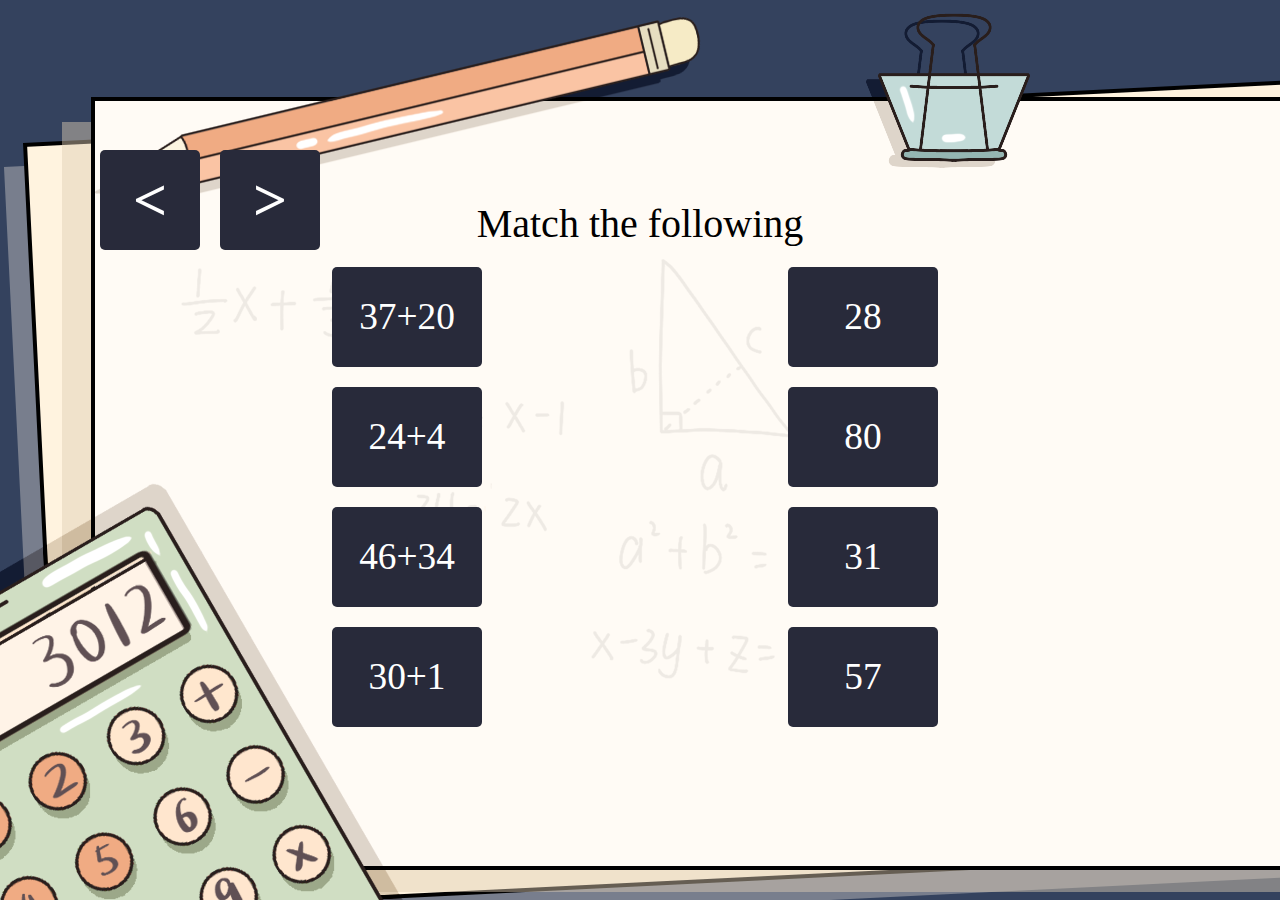
==== try.html @ 00fa3835 "Add files via upload" ====
<!DOCTYPE html>
<html>
<head>
    <meta name="viewport" content="width=device-width, initial-scale=1.0">
    <title>Quiz</title>
    <link rel="stylesheet" href="trystyle.css">
    <script src="tryscript.js" defer></script>
</head>
<body>
    <div id="game" >
        <div id="matchlabel">Match the following</div>
        <canvas id="matchcanvas" width="900" height="900" style="position: fixed  ;"></canvas>
        <!-- <div class="timer">Time: 0 sec</div> -->
        <div class="column-container1">
            <div class="column1"></div>
        </div>
        <div class="column-container2">
            <div class="column2"></div>
        </div>
    </div>
    <div id="First" >
    <p id="question" style="color:black">Select the smallest number</p>

        <div id="options">
            <div id="K00" class="number-option">49</div>
            <div id="K01" class="number-option">17</div>
            <div id="K02" class="number-option">35</div>
            <div id="K03" class="number-option">91</div>
        </div>
    </div>
    <div id="exercise">
        <form action = "" method = "get">
        <p id="question" style="text-align: center;">Fill in the blanks</p>
    
        <div class="question">
            <p><span id="num1" class="random-number"></span> + <span id="num2" class="random-number"></span> = 
            <input type="number" id="answer1" placeholder="Answer" min="0" max="199">
            </p>
        </div>
        
        <div class="question">
            <p><span id="num3" class="random-number"></span> + <span id="num4" class="random-number"></span> =
            <input type="number" id="answer2" placeholder="Answer" min="0" max="199">
            </p>
        </div>
        
        <div class="question">
            <p><span id="num5" class="random-number"></span> + <span id="num6" class="random-number"></span> =
            <input type="number" id="answer3" placeholder="Answer" min="0" max="199">
            </p>
        </div>
        
         <div class="question">
            <p><span id="num7" class="random-number"></span> + <span id="num8" class="random-number"></span> =
            <input type="number" id="answer4" placeholder="Answer" min="0" max="199">
            </p>
        <div id="Submitcont" >
            <!-- <input id='submit' type="submit" value="Submit">
             -->
             <button id='submit'onclick="checkAnswers()">Submit Answers</button>
        </div>
        </div>
    </form>
        <!-- <button onclick="checkAnswers()">Submit Answers</button> -->
    </div>
    <div id="interact" data-score="" style="display: none;"></div>
    <div id="left"><b style="pointer-events: none;">&lt</b></div>
    <div id="right"><b style="pointer-events: none;">&gt</b></div>
</body>
</html>
---- trystyle.css ----
html {
    width: 100%;
    height: 100%;
    background-image: url('background.png'); /* Path to your image file */
    	    background-size: cover; /* Cover ensures the image covers the entire area */
    	    background-repeat: no-repeat; /* This prevents the image from repeating */
    	    background-attachment: fixed;
            justify-content: center;
    font-family: 'Times New Roman', serif;
    overflow: hidden;
    /* display: flex; */
    align-items: center;
}

#game {
    
    margin:0 auto;
    margin-top:200px;
    
    /* position: absolute; */
    /* top: 220px;
    left: 700px; */
    /* transform: translate(-50%, -50%); */
    width: 600px;
    height: 600px;
    display: block;
}
#matchlabel{
    display: flex;
    flex-wrap: wrap;
    justify-content: center;
    align-items: center;
    font-size: 40px;
	font-family: 'Times New Roman', serif;
}
.column-container1{
    position: absolute;
    left:60%;

}
.column-container2
{
    position:absolute;
    right:60%;
    width:200px
}.column1 {
    padding: 20px;
    display: grid;
    grid-gap: 20px;
}
.column2 {
    padding: 20px;
    display: grid;
    grid-gap: 20px;
}
#left,#right{
    position: absolute;
    display:flex;
    width: 100px;
    height: 100px;
    left:100px;
    border-radius: 5px;
    font-size: 60px;
    top:150px;
    background: #282A3A;
    color:#FFF;
    justify-content: center;
    align-items: center;
    cursor: pointer;
}
#right{
    left:220px;
}
.card1,.card2 {
    position: relative;
    width: 150px;
    height: 100px;
    cursor: pointer;
    border-radius: 5px;
    
    /* transition: transform .6s cubic-bezier(0.4, 0.0, 0.2, 1); */
    backface-visibility: hidden;
    font-size: 28pt;
    /* user-select: none; */
    text-align: center;
    line-height: 100px;
    transform: rotateY(0deg) rotateZ(0deg);
    color: #FFF;
}
/* Khushika */
#First {
    margin: 0 auto;
    margin-top: 200px;
    display: none;
}
#options {
    display: flex;
    /* left:150px; */
    justify-content: center; /* This centers the items horizontally */
    flex-wrap: wrap; /* This allows items to wrap into a new line if the screen is too small */
}

#question {
    font-size: 40px;
    color:black; 
    text-align: center;
    font-family: 'Times New Roman', serif;  /* Adjust the size as needed */
    /* Other styling options like font-weight, color, etc., can be added here */
    /* color: Orchid; */
}

.number-option {
    margin: 10px;
    padding: 10px;
    border-radius: 5px;
    background:  #282A3A;
    color:#FFF;
    /* border: 3px solid black; */
    cursor: pointer;
    font-family: 'Times New Roman', serif; 
    font-size: 28pt; 

}

.selected {
    background: green;
    /* border-width: 8px; Adjust this value to change the border thickness */
}
/* ARYAN */

#exercise {
    display: none;
    max-width: 500px;
    margin: 0 auto;
    margin-top: 200px;
}
.question {
        margin: 7px;
        padding: 7px;
        height:50px;
        border-radius: 5px;
        /* border: 3px solid SlateBlue; */
        /* cursor: pointer; */
        font-family: 'Times New Roman', serif; 
        font-size: 28pt; 
        background:#282A3A;
        color: white;
}
#EnterName{
    width:20vw;

}
#question {
        font-size: 40px;
    font-family: 'Times New Roman', serif;  /* Adjust the size as needed */
        /* Other styling options like font-weight, color, etc., can be added here */
    color: black ;
}
.question p {
    margin: 0;
}
.question input {
    width: 150px;
    height: 40px;
    padding: 5px;
    border-radius: 5px;
    float: right;
    margin-right: 10px;
    margin-top: -2px;
    font-size: 26pt;
    
}
/* #Submitcont{
    /* position: absolute; */
    /* margin:340 auto; */
    /* margin-left:7%; */
    /* margin-top:10%; */
    
#submit{
    width: 200px;
    height:80px;
    margin:150px;
    /* margin-top:120px; */
    /* left:250px; */
    border-radius: 5px;
    left:20%;
    font-size: 26pt;
    background:#282A3A ;
    border:none;
    color:white
}
.question input::placeholder {
font-size: 26pt; /* Adjust the size as needed */
color: rgb(14, 56, 90); /* Change color as needed */

}
.question input::-webkit-outer-spin-button,
.question input::-webkit-inner-spin-button {
  -webkit-appearance: none;
}

.random-number {
        cursor: pointer;
        font-family: 'Times New Roman', serif; 
        font-size: 28pt; 
        color:white;

    }
/* Aryan */
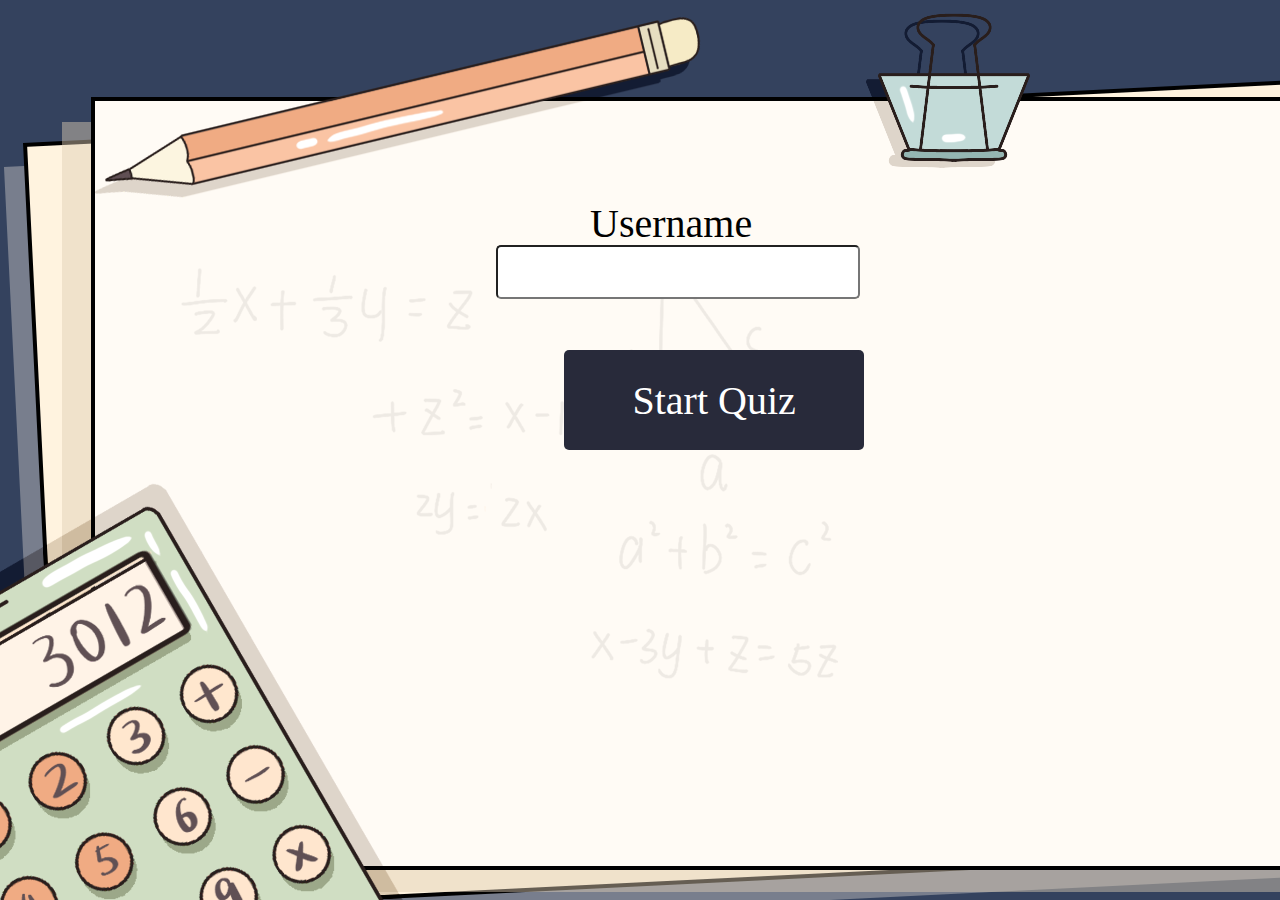
==== commit 59ed43ff: "Commit Score" ====
--- a/try.html
+++ b/try.html
@@ -1,70 +1,89 @@
-<!DOCTYPE html>
-<html>
-<head>
-    <meta name="viewport" content="width=device-width, initial-scale=1.0">
-    <title>Quiz</title>
-    <link rel="stylesheet" href="trystyle.css">
-    <script src="tryscript.js" defer></script>
-</head>
-<body>
-    <div id="game" >
-        <div id="matchlabel">Match the following</div>
-        <canvas id="matchcanvas" width="900" height="900" style="position: fixed  ;"></canvas>
-        <!-- <div class="timer">Time: 0 sec</div> -->
-        <div class="column-container1">
-            <div class="column1"></div>
-        </div>
-        <div class="column-container2">
-            <div class="column2"></div>
-        </div>
-    </div>
-    <div id="First" >
-    <p id="question" style="color:black">Select the smallest number</p>
-
-        <div id="options">
-            <div id="K00" class="number-option">49</div>
-            <div id="K01" class="number-option">17</div>
-            <div id="K02" class="number-option">35</div>
-            <div id="K03" class="number-option">91</div>
-        </div>
-    </div>
-    <div id="exercise">
-        <form action = "" method = "get">
-        <p id="question" style="text-align: center;">Fill in the blanks</p>
-    
-        <div class="question">
-            <p><span id="num1" class="random-number"></span> + <span id="num2" class="random-number"></span> = 
-            <input type="number" id="answer1" placeholder="Answer" min="0" max="199">
-            </p>
-        </div>
-        
-        <div class="question">
-            <p><span id="num3" class="random-number"></span> + <span id="num4" class="random-number"></span> =
-            <input type="number" id="answer2" placeholder="Answer" min="0" max="199">
-            </p>
-        </div>
-        
-        <div class="question">
-            <p><span id="num5" class="random-number"></span> + <span id="num6" class="random-number"></span> =
-            <input type="number" id="answer3" placeholder="Answer" min="0" max="199">
-            </p>
-        </div>
-        
-         <div class="question">
-            <p><span id="num7" class="random-number"></span> + <span id="num8" class="random-number"></span> =
-            <input type="number" id="answer4" placeholder="Answer" min="0" max="199">
-            </p>
-        <div id="Submitcont" >
-            <!-- <input id='submit' type="submit" value="Submit">
-             -->
-             <button id='submit'onclick="checkAnswers()">Submit Answers</button>
-        </div>
-        </div>
-    </form>
-        <!-- <button onclick="checkAnswers()">Submit Answers</button> -->
-    </div>
-    <div id="interact" data-score="" style="display: none;"></div>
-    <div id="left"><b style="pointer-events: none;">&lt</b></div>
-    <div id="right"><b style="pointer-events: none;">&gt</b></div>
-</body>
+<!DOCTYPE html>
+<html>
+<head>
+    <meta name="viewport" content="width=device-width, initial-scale=1.0">
+    <title>Quiz</title>
+    <link rel="stylesheet" href="trystyle.css">
+    <script src="tryscript.js" defer></script>
+</head>
+<body>
+    
+    <div id="game" >
+        <div id="matchlabel">Match the following</div>
+        <canvas id="matchcanvas" width="900" height="900" style="position: fixed  ;"></canvas>
+        <!-- <div class="timer">Time: 0 sec</div> -->
+        <div class="column-container1">
+            <div class="column1"></div>
+        </div>
+        <div class="column-container2">
+            <div class="column2"></div>
+        </div>
+    </div>
+    <div id="First" >
+    <p id="question" style="color:black">Select the smallest number</p>
+
+        <div id="options">
+            <div id="K00" class="number-option">49</div>
+            <div id="K01" class="number-option">17</div>
+            <div id="K02" class="number-option">35</div>
+            <div id="K03" class="number-option">91</div>
+        </div>
+    </div>
+    <div id="exercise">
+        <form action = "" method = "get" onsubmit="event.preventDefault();">
+        <p id="question" style="text-align: center;">Fill in the blanks</p>
+    
+        <div class="question">
+            <p><span id="num1" class="random-number"></span> + <span id="num2" class="random-number"></span> = 
+            <input type="number" id="answer1" placeholder="Answer" min="0" max="199">
+            </p>
+        </div>
+        
+        <div class="question">
+            <p><span id="num3" class="random-number"></span> + <span id="num4" class="random-number"></span> =
+            <input type="number" id="answer2" placeholder="Answer" min="0" max="199">
+            </p>
+        </div>
+        
+        <div class="question">
+            <p><span id="num5" class="random-number"></span> + <span id="num6" class="random-number"></span> =
+            <input type="number" id="answer3" placeholder="Answer" min="0" max="199">
+            </p>
+        </div>
+        
+         <div class="question">
+            <p><span id="num7" class="random-number"></span> + <span id="num8" class="random-number"></span> =
+            <input type="number" id="answer4" placeholder="Answer" min="0" max="199">
+            </p>
+        <div id="Submitcont" >
+            <!-- <input id='submit' type="submit" value="Submit">
+             -->
+             <button id='submit'onclick="checkAnswers()" >Submit Answers</button>
+        </div>
+        </div>
+        
+    </form>
+        <!-- <button onclick="checkAnswers()">Submit Answers</button> -->
+    </div>
+    <div id="interact" data-score="" style="display: none;"></div>
+    <div id="left"><b style="pointer-events: none;">&lt</b></div>
+    <div id="right"><b style="pointer-events: none;">&gt</b></div>
+    <div id="username" >
+        Username
+        <form >
+            <input id="name" onkeydown="return /[a-z]/i.test(event.key)">
+        </form>
+        
+    </div>
+    <div id="start">Start Quiz</div>
+    <div id="final">
+    <div id="scoresheet">
+    </div>
+    <div id="score">
+    <form>
+        <input id="submit2" type="submit" value="Try Again" >
+    </form>
+    </div>
+    </div>
+</body>
 </html>--- a/trystyle.css
+++ b/trystyle.css
@@ -11,7 +11,73 @@
     /* display: flex; */
     align-items: center;
 }
-
+#username{
+    margin:0 auto;
+    margin-top: 200px;
+    width:100px;
+    height:100px;
+    /* background:#282A3A; */
+    /* border-radius: 5px; */
+    font-size:40px;
+    color: black;
+    text-align: center;
+}
+#username input {
+    width: 350px;
+    height: 40px;
+    padding: 5px;
+    border-radius: 5px;
+    float: right;
+    margin-right: -170px;
+    margin-top: -2px;
+    font-size: 26pt;
+    
+}
+#scoresheet{
+    margin:0 auto;
+    margin-top: 200px;
+    width:600px;
+    height:100px;
+    /* background:#282A3A; */
+    /* border-radius: 5px; */
+    font-size:40px;
+    color: black;
+    text-align: center;
+}
+#score{
+    margin:0 auto;
+    /* margin-top: 200px; */
+    width:600px;
+    height:100px;
+}
+#score input {
+    margin: 0 auto;
+    width: 350px;
+    height: 140px;
+    padding: 5px;
+    border-radius: 5px;
+    float: right;
+    margin-right: +100px;
+    margin-top: -2px;
+    font-size: 26pt;
+    background: #282A3A;
+    color:white
+    
+}
+#start{
+    margin:0 44%;
+    margin-top: 50px;
+    width:300px;
+    height: 100px;
+    background:#282A3A;
+    font-size: 30pt;
+    color:white;
+    border-radius: 5px;
+    display: flex;
+    justify-content: center;
+    align-items: center;
+    text-align: center;
+}
 #game {
     
     margin:0 auto;
@@ -66,8 +132,11 @@
     color:#FFF;
     justify-content: center;
     align-items: center;
+    text-align: center;
     cursor: pointer;
-}
+    font-size: 60pt;
+}
+
 #right{
     left:220px;
 }
@@ -146,10 +215,7 @@
         background:#282A3A;
         color: white;
 }
-#EnterName{
-    width:20vw;
-
-}
+
 #question {
         font-size: 40px;
     font-family: 'Times New Roman', serif;  /* Adjust the size as needed */
@@ -177,13 +243,18 @@
     /* margin-top:10%; */
     
 #submit{
-    width: 200px;
-    height:80px;
+    position:absolute;
+    width: 220px;
+    height:120px;
     margin:150px;
     /* margin-top:120px; */
     /* left:250px; */
-    border-radius: 5px;
-    left:20%;
+    left:-50px;
+    border-radius: 5px;
+    font-size: 60px;
+    top:150px;
+    border-radius: 5px;
+    /* left:20%; */
     font-size: 26pt;
     background:#282A3A ;
     border:none;
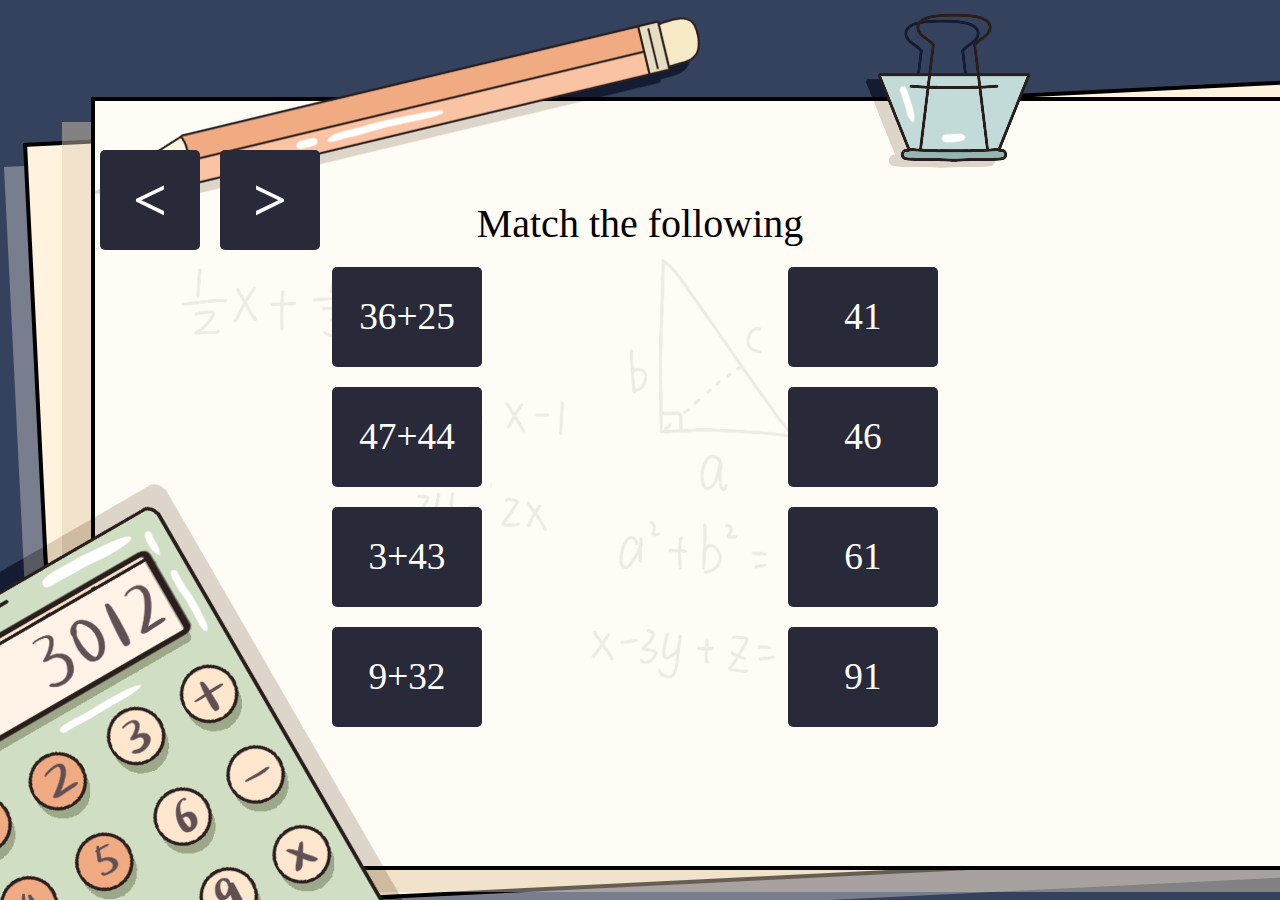
==== commit d2ea8074: "Add files via upload" ====
--- a/try.html
+++ b/try.html
@@ -1,89 +1,70 @@
-<!DOCTYPE html>
-<html>
-<head>
-    <meta name="viewport" content="width=device-width, initial-scale=1.0">
-    <title>Quiz</title>
-    <link rel="stylesheet" href="trystyle.css">
-    <script src="tryscript.js" defer></script>
-</head>
-<body>
-    
-    <div id="game" >
-        <div id="matchlabel">Match the following</div>
-        <canvas id="matchcanvas" width="900" height="900" style="position: fixed  ;"></canvas>
-        <!-- <div class="timer">Time: 0 sec</div> -->
-        <div class="column-container1">
-            <div class="column1"></div>
-        </div>
-        <div class="column-container2">
-            <div class="column2"></div>
-        </div>
-    </div>
-    <div id="First" >
-    <p id="question" style="color:black">Select the smallest number</p>
-
-        <div id="options">
-            <div id="K00" class="number-option">49</div>
-            <div id="K01" class="number-option">17</div>
-            <div id="K02" class="number-option">35</div>
-            <div id="K03" class="number-option">91</div>
-        </div>
-    </div>
-    <div id="exercise">
-        <form action = "" method = "get" onsubmit="event.preventDefault();">
-        <p id="question" style="text-align: center;">Fill in the blanks</p>
-    
-        <div class="question">
-            <p><span id="num1" class="random-number"></span> + <span id="num2" class="random-number"></span> = 
-            <input type="number" id="answer1" placeholder="Answer" min="0" max="199">
-            </p>
-        </div>
-        
-        <div class="question">
-            <p><span id="num3" class="random-number"></span> + <span id="num4" class="random-number"></span> =
-            <input type="number" id="answer2" placeholder="Answer" min="0" max="199">
-            </p>
-        </div>
-        
-        <div class="question">
-            <p><span id="num5" class="random-number"></span> + <span id="num6" class="random-number"></span> =
-            <input type="number" id="answer3" placeholder="Answer" min="0" max="199">
-            </p>
-        </div>
-        
-         <div class="question">
-            <p><span id="num7" class="random-number"></span> + <span id="num8" class="random-number"></span> =
-            <input type="number" id="answer4" placeholder="Answer" min="0" max="199">
-            </p>
-        <div id="Submitcont" >
-            <!-- <input id='submit' type="submit" value="Submit">
-             -->
-             <button id='submit'onclick="checkAnswers()" >Submit Answers</button>
-        </div>
-        </div>
-        
-    </form>
-        <!-- <button onclick="checkAnswers()">Submit Answers</button> -->
-    </div>
-    <div id="interact" data-score="" style="display: none;"></div>
-    <div id="left"><b style="pointer-events: none;">&lt</b></div>
-    <div id="right"><b style="pointer-events: none;">&gt</b></div>
-    <div id="username" >
-        Username
-        <form >
-            <input id="name" onkeydown="return /[a-z]/i.test(event.key)">
-        </form>
-        
-    </div>
-    <div id="start">Start Quiz</div>
-    <div id="final">
-    <div id="scoresheet">
-    </div>
-    <div id="score">
-    <form>
-        <input id="submit2" type="submit" value="Try Again" >
-    </form>
-    </div>
-    </div>
-</body>
+<!DOCTYPE html>
+<html>
+<head>
+    <meta name="viewport" content="width=device-width, initial-scale=1.0">
+    <title>Quiz</title>
+    <link rel="stylesheet" href="trystyle.css">
+    <script src="tryscript.js" defer></script>
+</head>
+<body>
+    <div id="game" >
+        <div id="matchlabel">Match the following</div>
+        <canvas id="matchcanvas" width="900" height="900" style="position: fixed  ;"></canvas>
+        <!-- <div class="timer">Time: 0 sec</div> -->
+        <div class="column-container1">
+            <div class="column1"></div>
+        </div>
+        <div class="column-container2">
+            <div class="column2"></div>
+        </div>
+    </div>
+    <div id="First" >
+    <p id="question" style="color:black">Select the smallest number</p>
+
+        <div id="options">
+            <div id="K00" class="number-option">49</div>
+            <div id="K01" class="number-option">17</div>
+            <div id="K02" class="number-option">35</div>
+            <div id="K03" class="number-option">91</div>
+        </div>
+    </div>
+    <div id="exercise">
+        <form action = "" method = "get">
+        <p id="question" style="text-align: center;">Fill in the blanks</p>
+    
+        <div class="question">
+            <p><span id="num1" class="random-number"></span> + <span id="num2" class="random-number"></span> = 
+            <input type="number" id="answer1" placeholder="Answer" min="0" max="199">
+            </p>
+        </div>
+        
+        <div class="question">
+            <p><span id="num3" class="random-number"></span> + <span id="num4" class="random-number"></span> =
+            <input type="number" id="answer2" placeholder="Answer" min="0" max="199">
+            </p>
+        </div>
+        
+        <div class="question">
+            <p><span id="num5" class="random-number"></span> + <span id="num6" class="random-number"></span> =
+            <input type="number" id="answer3" placeholder="Answer" min="0" max="199">
+            </p>
+        </div>
+        
+         <div class="question">
+            <p><span id="num7" class="random-number"></span> + <span id="num8" class="random-number"></span> =
+            <input type="number" id="answer4" placeholder="Answer" min="0" max="199">
+            </p>
+        <div id="Submitcont" >
+            <!-- <input id='submit' type="submit" value="Submit">
+             -->
+             <button id='submit'onclick="checkAnswers()">Submit Answers</button>
+        </div>
+        </div>
+    </form>
+        <!-- <button onclick="checkAnswers()">Submit Answers</button> -->
+    </div>
+    <div id="interact" data-score="" style="display: none;"></div>
+    <div id="left"><b style="pointer-events: none;">&lt</b></div>
+    <div id="right"><b style="pointer-events: none;">&gt</b></div>
+</body>
 </html>--- a/trystyle.css
+++ b/trystyle.css
@@ -11,73 +11,7 @@
     /* display: flex; */
     align-items: center;
 }
-#username{
-    margin:0 auto;
-    margin-top: 200px;
-    width:100px;
-    height:100px;
-    /* background:#282A3A; */
-    /* border-radius: 5px; */
-    font-size:40px;
-    color: black;
-    text-align: center;
-}
-#username input {
-    width: 350px;
-    height: 40px;
-    padding: 5px;
-    border-radius: 5px;
-    float: right;
-    margin-right: -170px;
-    margin-top: -2px;
-    font-size: 26pt;
-    
-}
-#scoresheet{
-    margin:0 auto;
-    margin-top: 200px;
-    width:600px;
-    height:100px;
-    /* background:#282A3A; */
-    /* border-radius: 5px; */
-    font-size:40px;
-    color: black;
-    text-align: center;
-}
-#score{
-    margin:0 auto;
-    /* margin-top: 200px; */
-    width:600px;
-    height:100px;
-}
-#score input {
-    margin: 0 auto;
-    width: 350px;
-    height: 140px;
-    padding: 5px;
-    border-radius: 5px;
-    float: right;
-    margin-right: +100px;
-    margin-top: -2px;
-    font-size: 26pt;
-    background: #282A3A;
-    color:white
-    
-}
-#start{
-    margin:0 44%;
-    margin-top: 50px;
-    width:300px;
-    height: 100px;
-    background:#282A3A;
-    font-size: 30pt;
-    color:white;
-    border-radius: 5px;
-    display: flex;
-    justify-content: center;
-    align-items: center;
-    text-align: center;
-}
+
 #game {
     
     margin:0 auto;
@@ -132,11 +66,8 @@
     color:#FFF;
     justify-content: center;
     align-items: center;
-    text-align: center;
     cursor: pointer;
-    font-size: 60pt;
-}
-
+}
 #right{
     left:220px;
 }
@@ -215,7 +146,10 @@
         background:#282A3A;
         color: white;
 }
-
+#EnterName{
+    width:20vw;
+
+}
 #question {
         font-size: 40px;
     font-family: 'Times New Roman', serif;  /* Adjust the size as needed */
@@ -243,18 +177,13 @@
     /* margin-top:10%; */
     
 #submit{
-    position:absolute;
-    width: 220px;
-    height:120px;
+    width: 200px;
+    height:80px;
     margin:150px;
     /* margin-top:120px; */
     /* left:250px; */
-    left:-50px;
-    border-radius: 5px;
-    font-size: 60px;
-    top:150px;
-    border-radius: 5px;
-    /* left:20%; */
+    border-radius: 5px;
+    left:20%;
     font-size: 26pt;
     background:#282A3A ;
     border:none;
